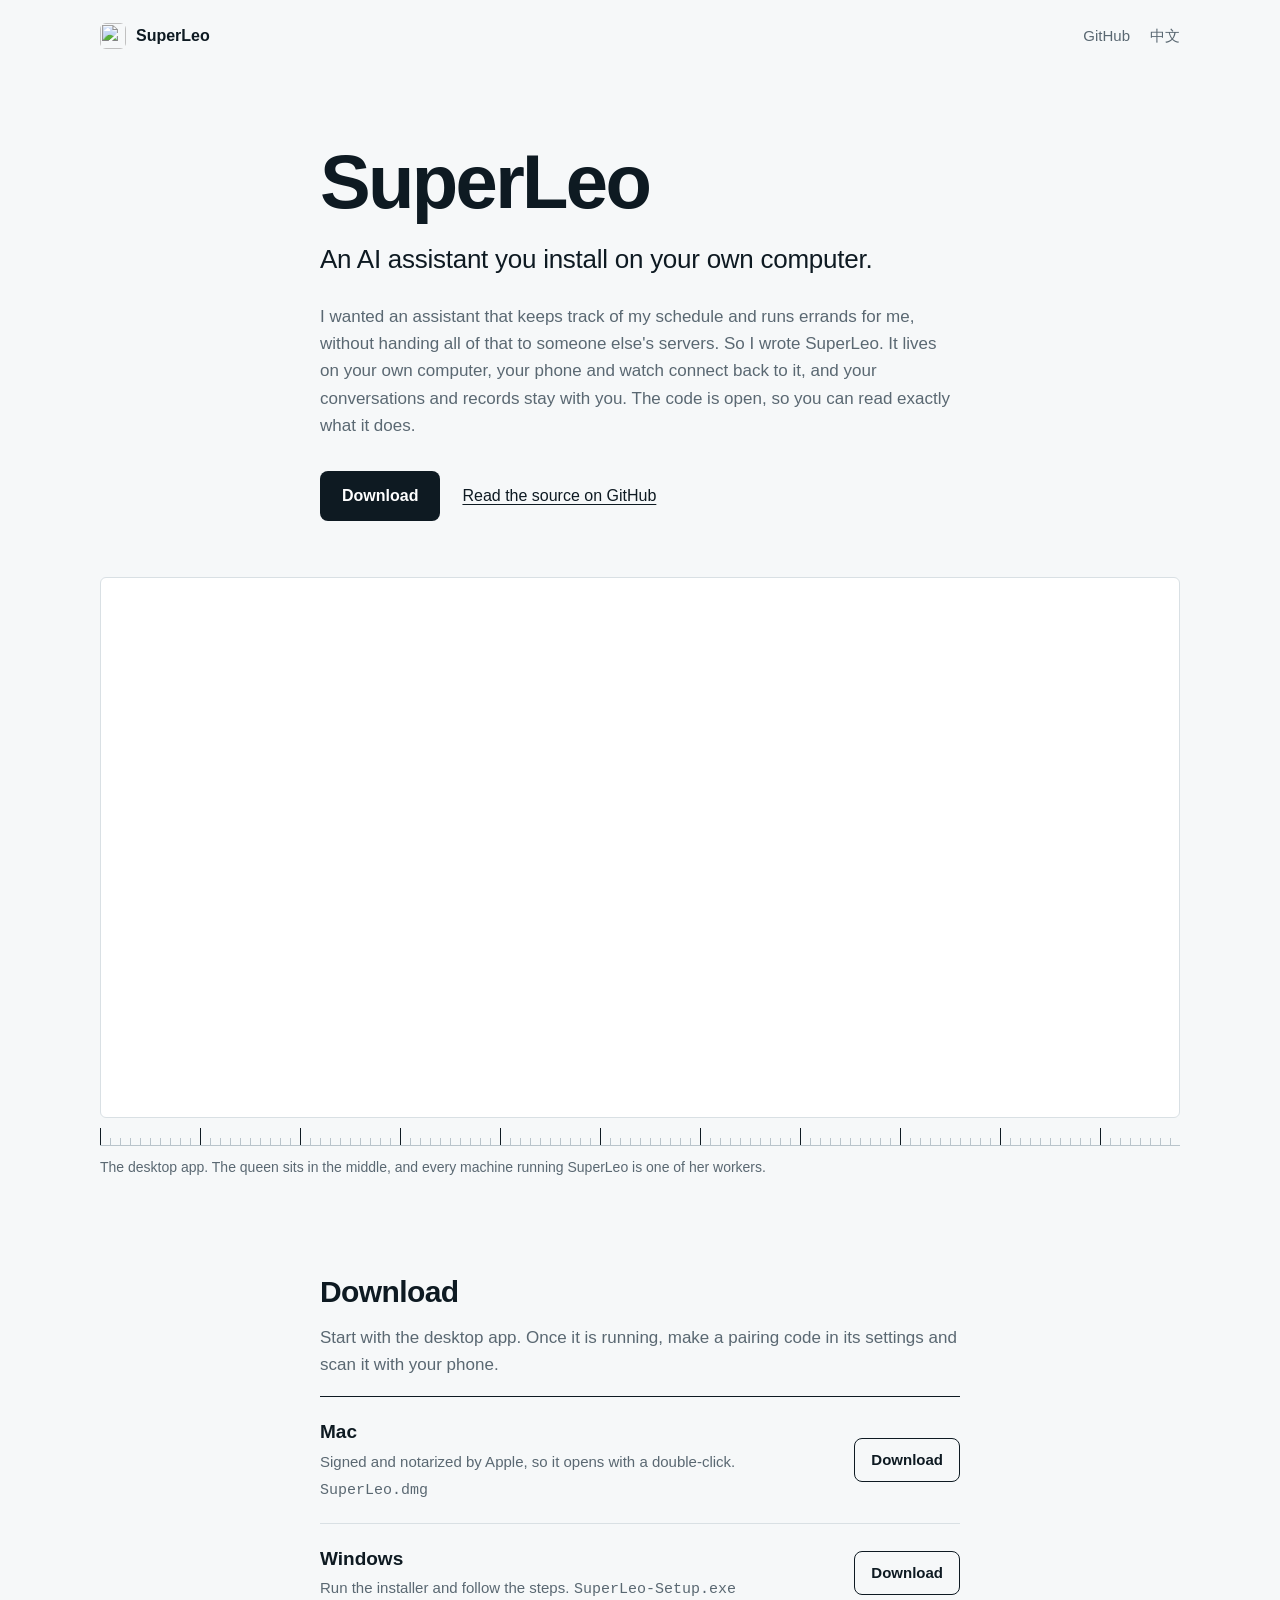
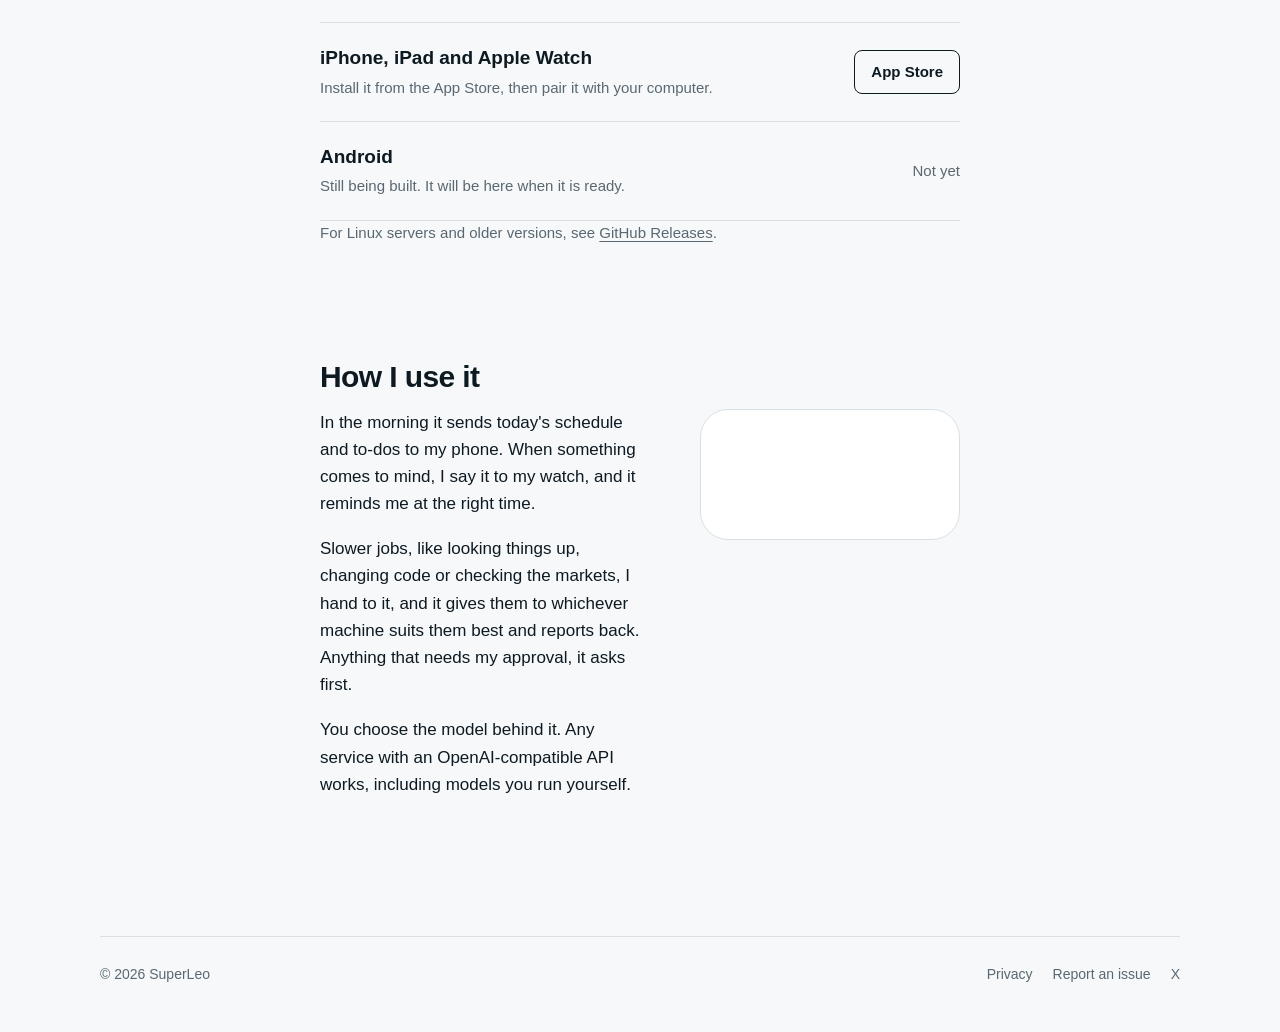
==== docs/site/index.html @ 8fce2ed0 "feat(site): superleo.app counts visits with the self-hosted Plausible" ====
<!doctype html>
<html lang="zh-CN" data-lang="zh">
<head>
<meta charset="utf-8">
<meta name="viewport" content="width=device-width, initial-scale=1, viewport-fit=cover">
<title>SuperLeo</title>
<meta name="description" content="SuperLeo is an AI assistant you install on your own computer. Download it for Mac and Windows, and pair your iPhone or Apple Watch with it.">
<meta property="og:title" content="SuperLeo">
<meta property="og:description" content="An AI assistant you install on your own computer.">
<meta property="og:image" content="https://superleo.app/media/world.jpg">
<link rel="icon" href="/media/favicon.svg" type="image/svg+xml">
<link rel="apple-touch-icon" href="/media/apple-touch-icon.png">
<script>
  (function () {
    var q = new URLSearchParams(location.search).get('lang');
    var l = q || ((navigator.language || '').toLowerCase().indexOf('zh') === 0 ? 'zh' : 'en');
    l = l === 'en' ? 'en' : 'zh';
    document.documentElement.dataset.lang = l;
    document.documentElement.lang = l === 'en' ? 'en' : 'zh-CN';
  })();
</script>
<style>
  @font-face { font-family: Geist; src: url(/fonts/geist.woff2) format("woff2"); font-weight: 100 900; font-display: swap; }
  @font-face { font-family: "Geist Mono"; src: url(/fonts/geist-mono.woff2) format("woff2"); font-weight: 100 900; font-display: swap; }
  :root {
    --ground: #F6F8F9; --paper: #FFFFFF; --ink: #0E1A22; --muted: #5A6872;
    --hair: #D9E0E4; --tick: #B9C4CB; --signal: #1F5BFF;
  }
  * { box-sizing: border-box; }
  html[data-lang="zh"] [lang="en"], html[data-lang="en"] [lang="zh"] { display: none !important; }
  html { scroll-behavior: smooth; }
  @media (prefers-reduced-motion: reduce) { html { scroll-behavior: auto; } }
  body { margin: 0; background: var(--ground); color: var(--ink);
    font: 17px/1.7 Geist, -apple-system, BlinkMacSystemFont, "PingFang SC", "Segoe UI", sans-serif;
    -webkit-font-smoothing: antialiased; }
  html[lang="en"] body { line-height: 1.6; }
  a { color: inherit; text-underline-offset: 3px; text-decoration-thickness: 1px; }
  a:focus-visible, button:focus-visible { outline: 2px solid var(--signal); outline-offset: 3px; border-radius: 4px; }

  .col { max-width: 680px; margin: 0 auto; padding: 0 max(20px, env(safe-area-inset-left)); }
  .wide { max-width: 1120px; margin: 0 auto; padding: 0 max(20px, env(safe-area-inset-left)); }

  header { display: flex; align-items: center; justify-content: space-between; height: 72px; }
  .brand { display: flex; align-items: center; gap: 10px; font-weight: 600; text-decoration: none; font-size: 16px; }
  .brand img { width: 26px; height: 26px; border-radius: 6px; }
  .top { display: flex; align-items: center; gap: 20px; font-size: 15px; color: var(--muted); }
  .top a { text-decoration: none; }
  .top a:hover { color: var(--ink); }
  .lang { font: inherit; color: inherit; background: none; border: 0; padding: 0; cursor: pointer; }
  .lang:hover { color: var(--ink); }

  .intro { padding-top: 72px; padding-bottom: 56px; }
  h1 { font-size: clamp(44px, 8vw, 76px); line-height: 1; letter-spacing: -.035em; font-weight: 600; margin: 0 0 22px; }
  .tagline { font-size: clamp(21px, 3vw, 26px); line-height: 1.35; letter-spacing: -.01em; margin: 0 0 26px; font-weight: 500; }
  .intro p.why { color: var(--muted); margin: 0 0 32px; }
  .actions { display: flex; flex-wrap: wrap; align-items: center; gap: 22px; font-size: 16px; }
  .btn { display: inline-block; background: var(--ink); color: #fff; text-decoration: none; padding: 12px 22px; border-radius: 8px; font-weight: 550; }
  .btn:hover { background: #22323D; }

  /* The one bold thing: the hive itself, measured like an instrument. */
  .scope { position: relative; margin: 0 0 12px; }
  .scope video { display: block; width: 100%; height: auto; border-radius: 6px; border: 1px solid var(--hair); background: var(--paper); }
  .ruler { height: 18px; margin-top: 10px; position: relative;
    background:
      repeating-linear-gradient(90deg, var(--ink) 0 1px, transparent 1px 100px) 0 0 / 100% 18px no-repeat,
      repeating-linear-gradient(90deg, var(--tick) 0 1px, transparent 1px 10px) 0 10px / 100% 8px no-repeat; }
  .ruler::after { content: ""; position: absolute; left: 0; right: 0; top: 17px; border-top: 1px solid var(--tick); }
  .caption { color: var(--muted); font-size: 14px; margin: 10px 0 0; }

  section { padding: 96px 0 0; }
  h2 { font-size: 30px; line-height: 1.2; letter-spacing: -.02em; font-weight: 600; margin: 0 0 14px; }
  section > .col > p { margin: 0 0 18px; }
  .lead { color: var(--muted); margin: 0 0 28px; }

  .dl { list-style: none; margin: 0; padding: 0; border-top: 1px solid var(--ink); }
  .dl li { display: grid; grid-template-columns: 1fr auto; gap: 4px 20px; align-items: center; padding: 20px 0 20px 0; border-bottom: 1px solid var(--hair); position: relative; }
  .dl li.you { padding-left: 16px; }
  .dl li.you::before { content: ""; position: absolute; left: 0; top: 20px; bottom: 20px; width: 2px; background: var(--signal); }
  .dl .what strong { display: block; font-size: 19px; font-weight: 600; }
  .dl .what > span { color: var(--muted); font-size: 15px; }
  .dl .get { text-decoration: none; font-weight: 550; font-size: 15px; padding: 9px 16px; border: 1px solid var(--ink); border-radius: 8px; white-space: nowrap; }
  .dl .get:hover { background: var(--ink); color: #fff; }
  .dl li.you .get { background: var(--signal); border-color: var(--signal); color: #fff; }
  .dl .later { color: var(--muted); font-size: 15px; }
  .file { font-family: "Geist Mono", ui-monospace, Menlo, monospace; font-size: 13px; color: var(--muted); }
  .more { font-size: 15px; color: var(--muted); margin-top: 18px; }

  .uses { display: grid; grid-template-columns: minmax(0, 1fr) 260px; gap: 56px; align-items: start; }
  .uses p { margin: 0 0 18px; }
  .uses video { display: block; width: 100%; height: auto; border-radius: 28px; border: 1px solid var(--hair); background: var(--paper); }
  @media (max-width: 760px) {
    .uses { grid-template-columns: 1fr; gap: 32px; }
    .uses video { max-width: 260px; }
    .dl li { grid-template-columns: 1fr; }
    .dl .get, .dl .later { justify-self: start; margin-top: 8px; }
  }

  footer { margin-top: 120px; border-top: 1px solid var(--hair); padding: 26px 0 48px; font-size: 14px; color: var(--muted); display: flex; flex-wrap: wrap; justify-content: space-between; gap: 10px 24px; }
  footer nav { display: flex; flex-wrap: wrap; gap: 20px; }
  footer a { text-decoration: none; }
  footer a:hover { color: var(--ink); }
</style>
<script defer data-domain="superleo.app" src="https://stats.superleo.cn/js/script.js"></script>
</head>
<body>
<div class="wide">
  <header>
    <a class="brand" href="/"><img src="/media/apple-touch-icon.png" alt=""><span>SuperLeo</span></a>
    <div class="top">
      <a href="https://github.com/superleo-ai/superleo">GitHub</a>
      <button class="lang" type="button" onclick="setLang(document.documentElement.dataset.lang === 'zh' ? 'en' : 'zh')"><span lang="zh">English</span><span lang="en">中文</span></button>
    </div>
  </header>
</div>

<div class="col intro">
  <h1>SuperLeo</h1>
  <p class="tagline">
    <span lang="zh">一个装在自己电脑上的 AI 助手。</span>
    <span lang="en">An AI assistant you install on your own computer.</span>
  </p>
  <p class="why">
    <span lang="zh">我想要一个能记住我的日程、能替我跑腿的助手，但不想把这些交给别人的服务器。所以写了 SuperLeo。它装在你自己的电脑上，手机和手表连回这台电脑，对话和记录都留在你这里。代码是开源的，哪里不放心可以直接去看。</span>
    <span lang="en">I wanted an assistant that keeps track of my schedule and runs errands for me, without handing all of that to someone else's servers. So I wrote SuperLeo. It lives on your own computer, your phone and watch connect back to it, and your conversations and records stay with you. The code is open, so you can read exactly what it does.</span>
  </p>
  <div class="actions">
    <a class="btn" href="#download"><span lang="zh">下载</span><span lang="en">Download</span></a>
    <a href="https://github.com/superleo-ai/superleo"><span lang="zh">在 GitHub 上看源代码</span><span lang="en">Read the source on GitHub</span></a>
  </div>
</div>

<div class="wide">
  <figure class="scope" style="margin:0">
    <video src="/media/world.mp4" poster="/media/world.jpg" autoplay muted loop playsinline width="900" height="570"
      aria-label="SuperLeo desktop app showing the queen and her workers"></video>
    <div class="ruler" aria-hidden="true"></div>
    <figcaption class="caption">
      <span lang="zh">桌面版的主界面。中间是蜂后，每台装了 SuperLeo 的机器都是她手下的一个工人。</span>
      <span lang="en">The desktop app. The queen sits in the middle, and every machine running SuperLeo is one of her workers.</span>
    </figcaption>
  </figure>
</div>

<section id="download">
  <div class="col">
    <h2><span lang="zh">下载</span><span lang="en">Download</span></h2>
    <p class="lead">
      <span lang="zh">先在电脑上装桌面版。装好以后在设置里生成一个配对码，用手机扫一下就连上了。</span>
      <span lang="en">Start with the desktop app. Once it is running, make a pairing code in its settings and scan it with your phone.</span>
    </p>
    <ul class="dl">
      <li data-os="mac">
        <div class="what"><strong>Mac</strong><span lang="zh">已经过 Apple 签名和公证，双击就能打开。</span><span lang="en">Signed and notarized by Apple, so it opens with a double-click.</span> <span class="file">SuperLeo.dmg</span></div>
        <a class="get" href="https://github.com/superleo-ai/superleo/releases/latest/download/SuperLeo.dmg"><span lang="zh">下载</span><span lang="en">Download</span></a>
      </li>
      <li data-os="win">
        <div class="what"><strong>Windows</strong><span lang="zh">运行安装程序，按提示装好即可。</span><span lang="en">Run the installer and follow the steps.</span> <span class="file">SuperLeo-Setup.exe</span></div>
        <a class="get" href="https://github.com/superleo-ai/superleo/releases/latest/download/SuperLeo-Setup.exe"><span lang="zh">下载</span><span lang="en">Download</span></a>
      </li>
      <li data-os="ios">
        <div class="what"><strong><span lang="zh">iPhone、iPad 和 Apple Watch</span><span lang="en">iPhone, iPad and Apple Watch</span></strong><span lang="zh">在 App Store 安装，再和你的电脑配对。</span><span lang="en">Install it from the App Store, then pair it with your computer.</span></div>
        <a class="get" href="https://apps.apple.com/app/id6822576688">App Store</a>
      </li>
      <li data-os="android">
        <div class="what"><strong>Android</strong><span lang="zh">还在做，做好了会放在这里。</span><span lang="en">Still being built. It will be here when it is ready.</span></div>
        <span class="later"><span lang="zh">暂未发布</span><span lang="en">Not yet</span></span>
      </li>
    </ul>
    <p class="more">
      <span lang="zh">想装在 Linux 服务器上，或者要找旧版本，可以去</span><span lang="en">For Linux servers and older versions, see</span>
      <a href="https://github.com/superleo-ai/superleo/releases/latest">GitHub Releases</a><span lang="zh">。</span><span lang="en">.</span>
    </p>
  </div>
</section>

<section>
  <div class="col">
    <h2><span lang="zh">平时怎么用</span><span lang="en">How I use it</span></h2>
    <div class="uses">
      <div>
        <p>
          <span lang="zh">早上它把今天的日程和待办整理好推到手机上。临时想起一件事，对着手表说一句，它会记下来，到时间提醒我。</span>
          <span lang="en">In the morning it sends today's schedule and to-dos to my phone. When something comes to mind, I say it to my watch, and it reminds me at the right time.</span>
        </p>
        <p>
          <span lang="zh">要查资料、改代码、看行情这类花时间的事，我交代给它，它会分给合适的机器去做，做完了告诉我结果。需要我确认的事，它会先问我。</span>
          <span lang="en">Slower jobs, like looking things up, changing code or checking the markets, I hand to it, and it gives them to whichever machine suits them best and reports back. Anything that needs my approval, it asks first.</span>
        </p>
        <p>
          <span lang="zh">背后用哪家的模型由你自己决定，兼容 OpenAI 接口的服务都可以接，也可以接你自己跑的模型。</span>
          <span lang="en">You choose the model behind it. Any service with an OpenAI-compatible API works, including models you run yourself.</span>
        </p>
      </div>
      <video lang="zh" src="/media/iphone.mp4" poster="/media/iphone.jpg" autoplay muted loop playsinline width="360" height="782"
        aria-label="SuperLeo on iPhone"></video>
      <video lang="en" src="/media/iphone-en.mp4" poster="/media/iphone-en.jpg" autoplay muted loop playsinline width="360" height="782"
        aria-label="SuperLeo on iPhone"></video>
    </div>
  </div>
</section>

<div class="wide">
  <footer>
    <span>© 2026 SuperLeo</span>
    <nav>
      <a href="/privacy/"><span lang="zh">隐私政策</span><span lang="en">Privacy</span></a>
      <a href="https://github.com/superleo-ai/superleo/issues"><span lang="zh">问题反馈</span><span lang="en">Report an issue</span></a>
      <a href="https://x.com/superleo_ai">X</a>
    </nav>
  </footer>
</div>

<script>
  function setLang(l) {
    document.documentElement.dataset.lang = l;
    document.documentElement.lang = l === 'en' ? 'en' : 'zh-CN';
    var u = new URL(location.href); u.searchParams.set('lang', l); history.replaceState(null, '', u);
    document.querySelectorAll('.uses video').forEach(function (v) { if (v.lang === l) { var p = v.play(); if (p && p.catch) p.catch(function () {}); } });
  }
  document.querySelectorAll('.uses video').forEach(function (v) { if (v.lang === document.documentElement.dataset.lang) { var p = v.play(); if (p && p.catch) p.catch(function () {}); } });
  // Mark the visitor's own platform in the download list.
  (function () {
    var ua = navigator.userAgent, os =
      /iPhone|iPad|iPod/.test(ua) || (/Macintosh/.test(ua) && navigator.maxTouchPoints > 1) ? 'ios' :
      /Android/.test(ua) ? 'android' : /Mac/.test(ua) ? 'mac' : /Windows/.test(ua) ? 'win' : '';
    var li = os && document.querySelector('.dl li[data-os="' + os + '"]');
    if (li && li.querySelector('.get')) li.classList.add('you');
  })();
</script>
</body>
</html>
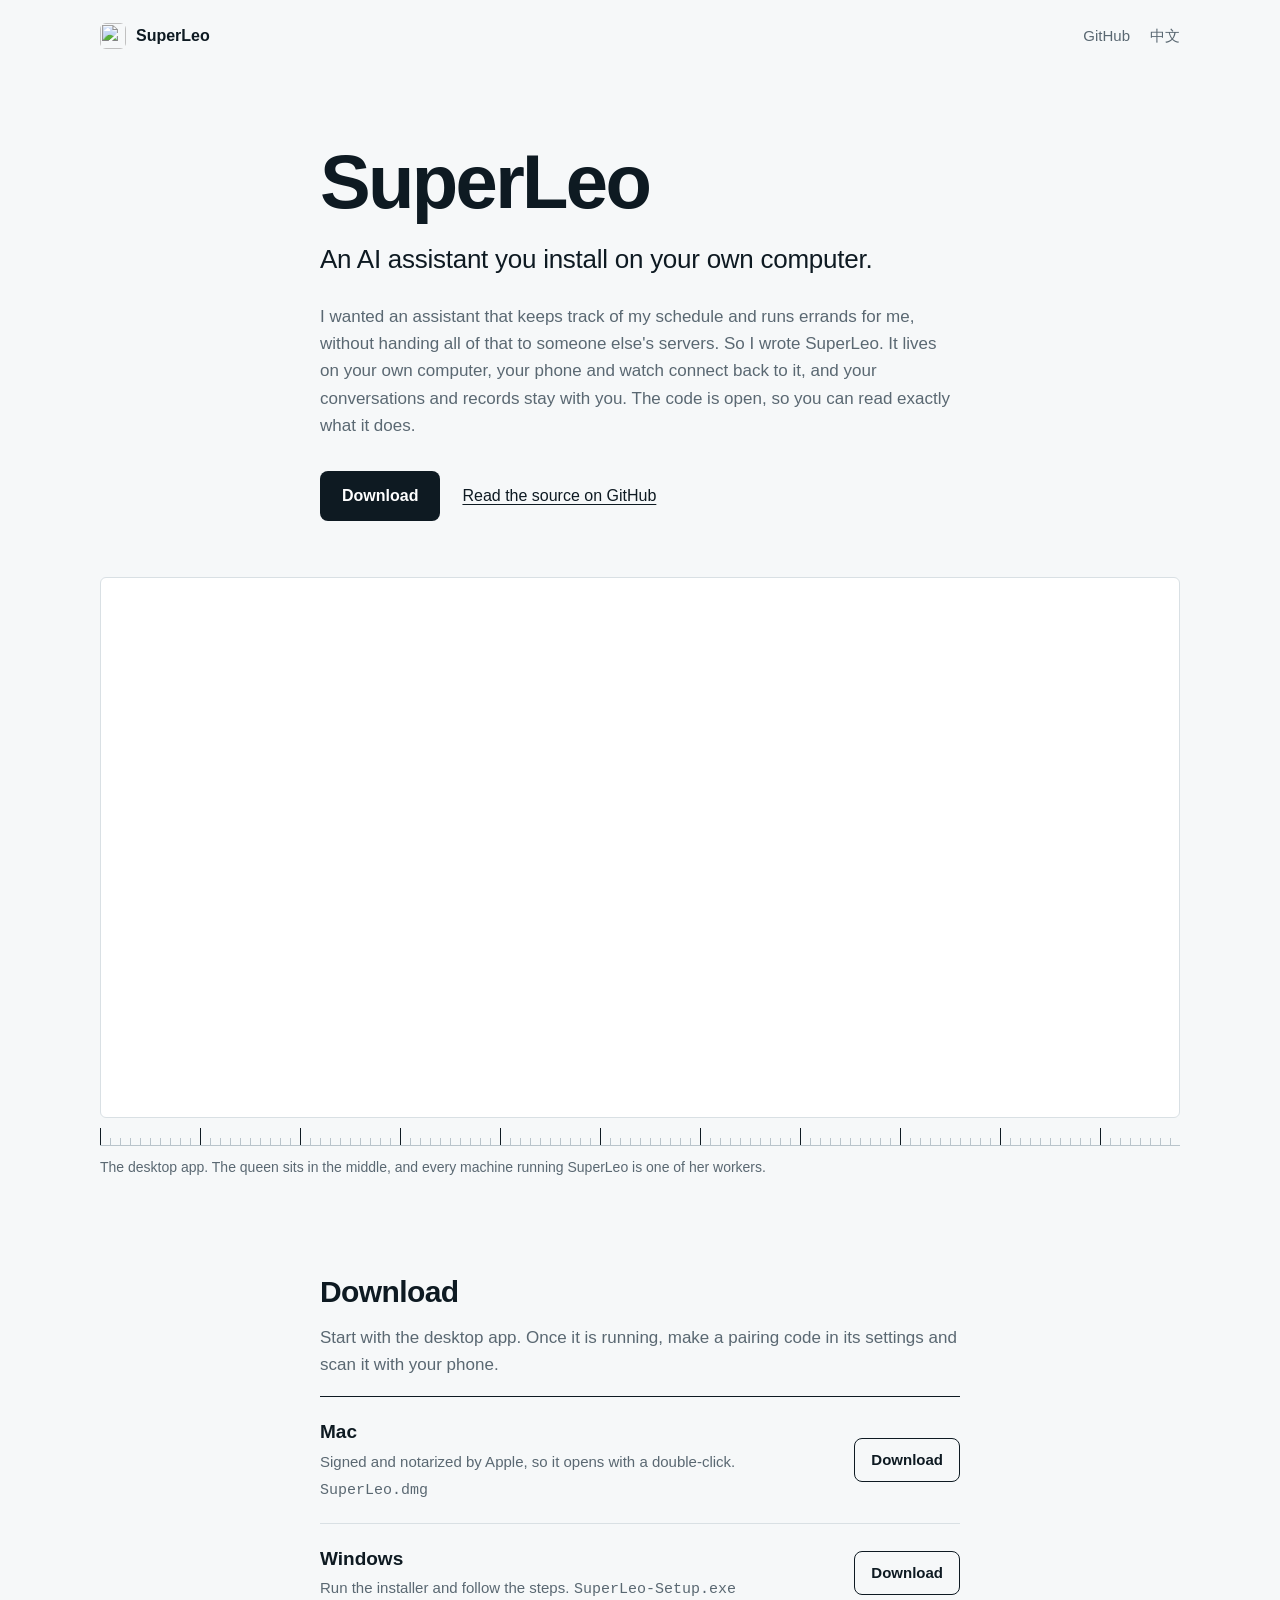
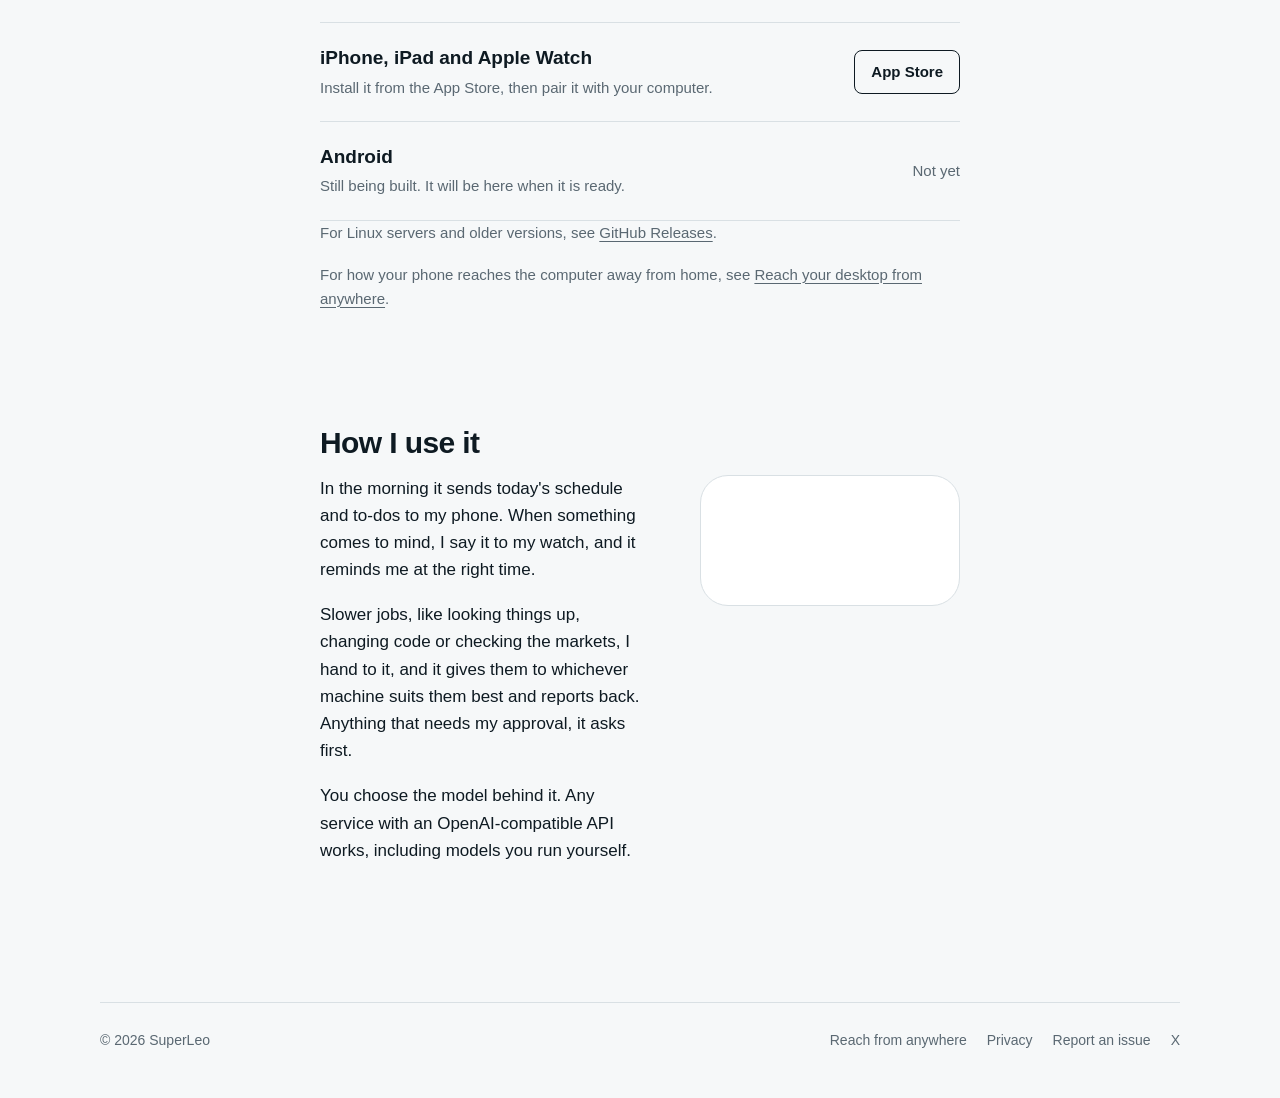
==== commit 73fb7916: "docs(site): a page on how the phone reaches the desktop from anywhere, linked from the main page" ====
--- a/docs/site/index.html
+++ b/docs/site/index.html
@@ -7,7 +7,16 @@
 <meta name="description" content="SuperLeo is an AI assistant you install on your own computer. Download it for Mac and Windows, and pair your iPhone or Apple Watch with it.">
 <meta property="og:title" content="SuperLeo">
 <meta property="og:description" content="An AI assistant you install on your own computer.">
-<meta property="og:image" content="https://superleo.app/media/world.jpg">
+<meta property="og:type" content="website">
+<meta property="og:url" content="https://superleo.app/">
+<meta property="og:image" content="https://superleo.app/media/og.png">
+<meta property="og:image:width" content="1200">
+<meta property="og:image:height" content="630">
+<meta property="og:image:alt" content="SuperLeo, an AI assistant you install on your own computer, next to its 3D view of the hive.">
+<meta name="twitter:card" content="summary_large_image">
+<meta name="twitter:title" content="SuperLeo">
+<meta name="twitter:description" content="An AI assistant you install on your own computer.">
+<meta name="twitter:image" content="https://superleo.app/media/og.png">
 <link rel="icon" href="/media/favicon.svg" type="image/svg+xml">
 <link rel="apple-touch-icon" href="/media/apple-touch-icon.png">
 <script>
@@ -170,6 +179,10 @@
       <span lang="zh">想装在 Linux 服务器上，或者要找旧版本，可以去</span><span lang="en">For Linux servers and older versions, see</span>
       <a href="https://github.com/superleo-ai/superleo/releases/latest">GitHub Releases</a><span lang="zh">。</span><span lang="en">.</span>
     </p>
+    <p class="more">
+      <span lang="zh">手机不在家里的 Wi-Fi 上时怎么连回电脑，见</span><span lang="en">For how your phone reaches the computer away from home, see</span>
+      <a href="/reach/"><span lang="zh">在外面也能连</span><span lang="en">Reach your desktop from anywhere</span></a><span lang="zh">。</span><span lang="en">.</span>
+    </p>
   </div>
 </section>
 
@@ -203,6 +216,7 @@
   <footer>
     <span>© 2026 SuperLeo</span>
     <nav>
+      <a href="/reach/"><span lang="zh">在外面也能连</span><span lang="en">Reach from anywhere</span></a>
       <a href="/privacy/"><span lang="zh">隐私政策</span><span lang="en">Privacy</span></a>
       <a href="https://github.com/superleo-ai/superleo/issues"><span lang="zh">问题反馈</span><span lang="en">Report an issue</span></a>
       <a href="https://x.com/superleo_ai">X</a>
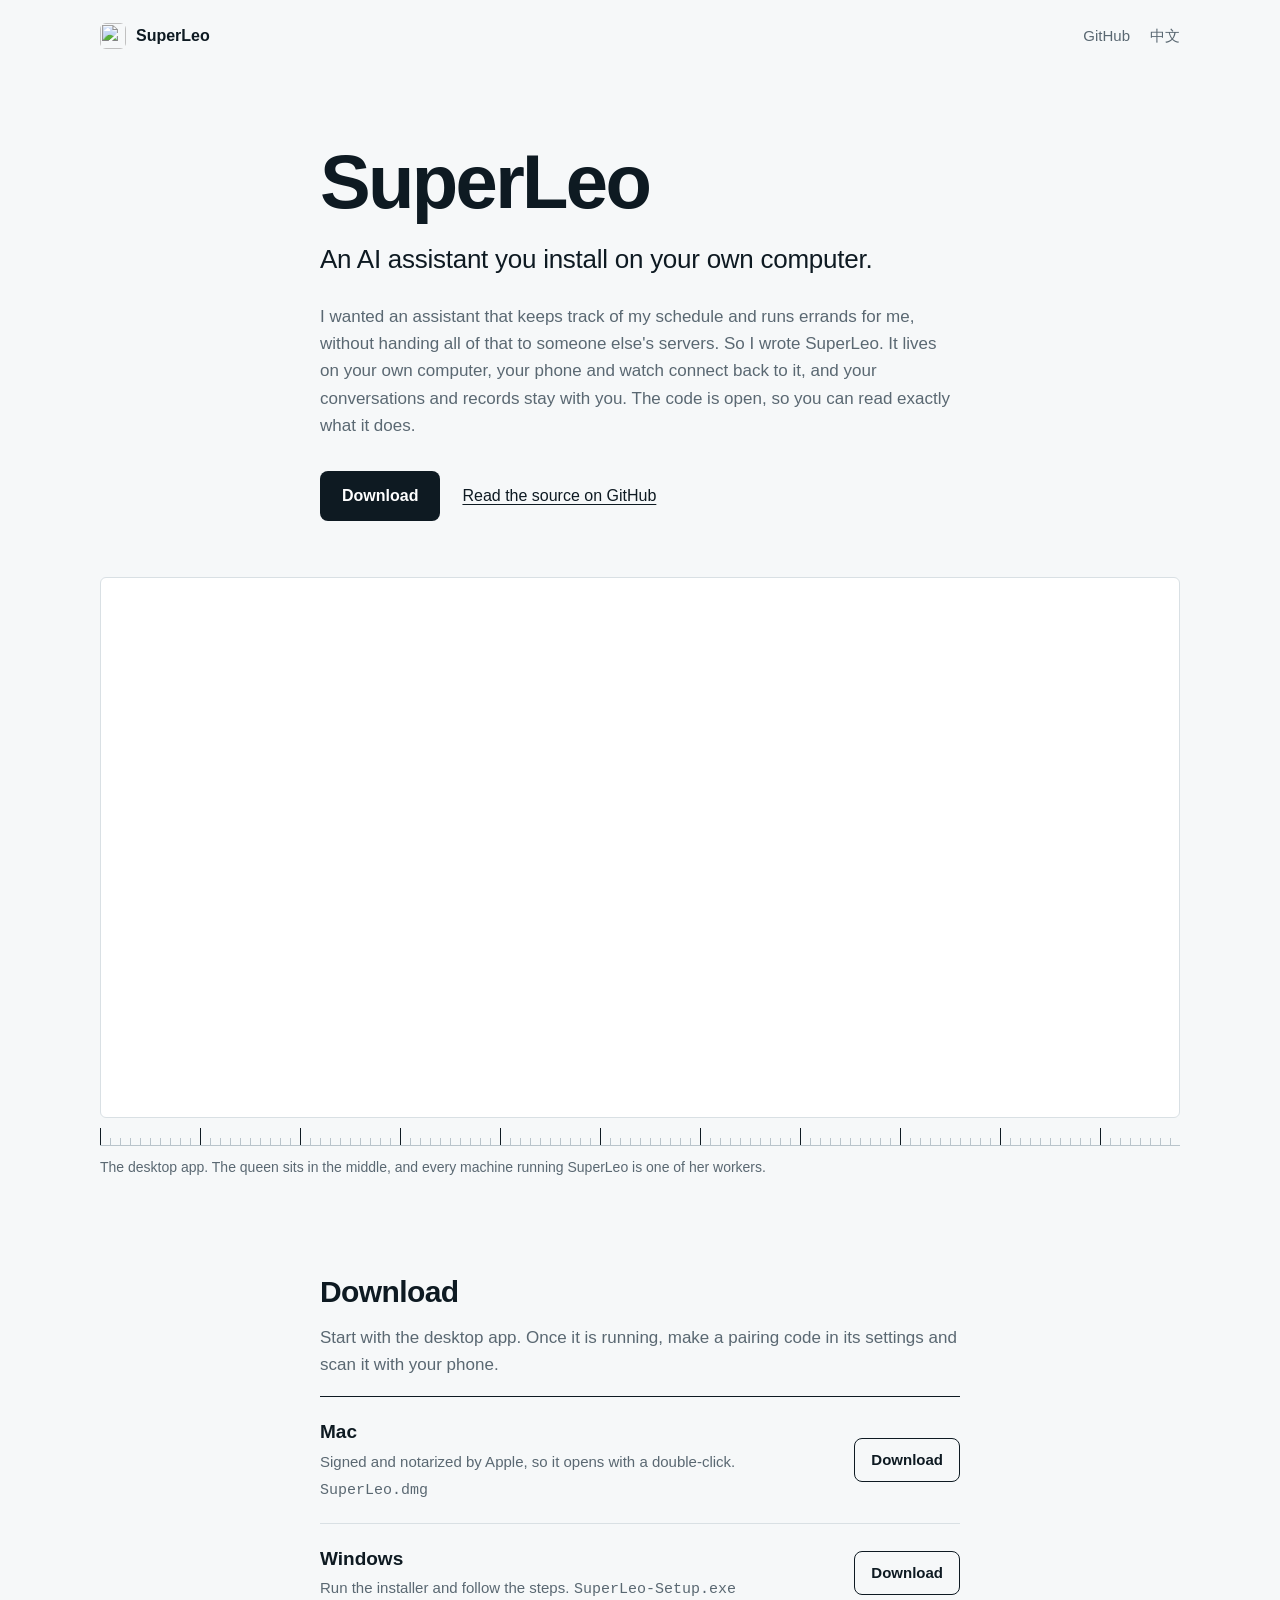
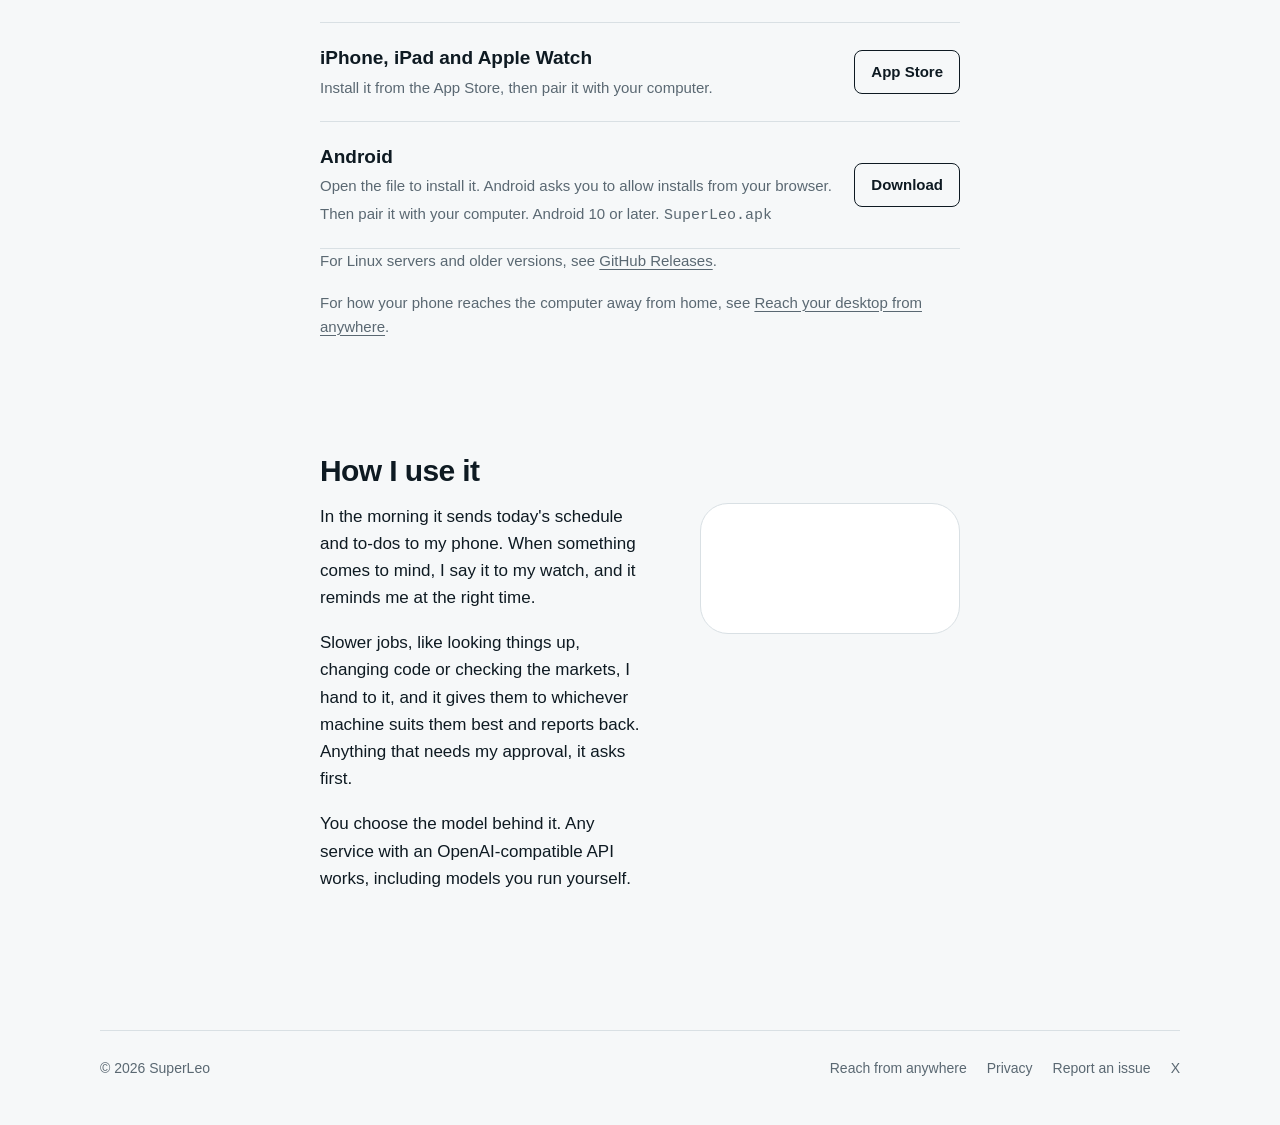
==== commit 64dfed37: "docs(site): Android download" ====
--- a/docs/site/index.html
+++ b/docs/site/index.html
@@ -5,7 +5,7 @@
 <meta name="viewport" content="width=device-width, initial-scale=1, viewport-fit=cover">
 <title>SuperLeo</title>
 <meta name="description" content="SuperLeo is an AI assistant you install on your own computer. Download it for Mac and Windows, and pair your iPhone or Apple Watch with it.">
-<meta property="og:title" content="SuperLeo">
+<meta property="og:title" content="SuperLeo | An AI assistant you install on your own computer">
 <meta property="og:description" content="An AI assistant you install on your own computer.">
 <meta property="og:type" content="website">
 <meta property="og:url" content="https://superleo.app/">
@@ -14,7 +14,7 @@
 <meta property="og:image:height" content="630">
 <meta property="og:image:alt" content="SuperLeo, an AI assistant you install on your own computer, next to its 3D view of the hive.">
 <meta name="twitter:card" content="summary_large_image">
-<meta name="twitter:title" content="SuperLeo">
+<meta name="twitter:title" content="SuperLeo | An AI assistant you install on your own computer">
 <meta name="twitter:description" content="An AI assistant you install on your own computer.">
 <meta name="twitter:image" content="https://superleo.app/media/og.png">
 <link rel="icon" href="/media/favicon.svg" type="image/svg+xml">
@@ -171,8 +171,8 @@
         <a class="get" href="https://apps.apple.com/app/id6822576688">App Store</a>
       </li>
       <li data-os="android">
-        <div class="what"><strong>Android</strong><span lang="zh">还在做，做好了会放在这里。</span><span lang="en">Still being built. It will be here when it is ready.</span></div>
-        <span class="later"><span lang="zh">暂未发布</span><span lang="en">Not yet</span></span>
+        <div class="what"><strong>Android</strong><span lang="zh">下载后打开安装，需要允许安装来自浏览器的应用。再和你的电脑配对。Android 10 及以上。</span><span lang="en">Open the file to install it. Android asks you to allow installs from your browser. Then pair it with your computer. Android 10 or later.</span> <span class="file">SuperLeo.apk</span></div>
+        <a class="get" href="https://github.com/superleo-ai/superleo/releases/latest/download/SuperLeo.apk"><span lang="zh">下载</span><span lang="en">Download</span></a>
       </li>
     </ul>
     <p class="more">
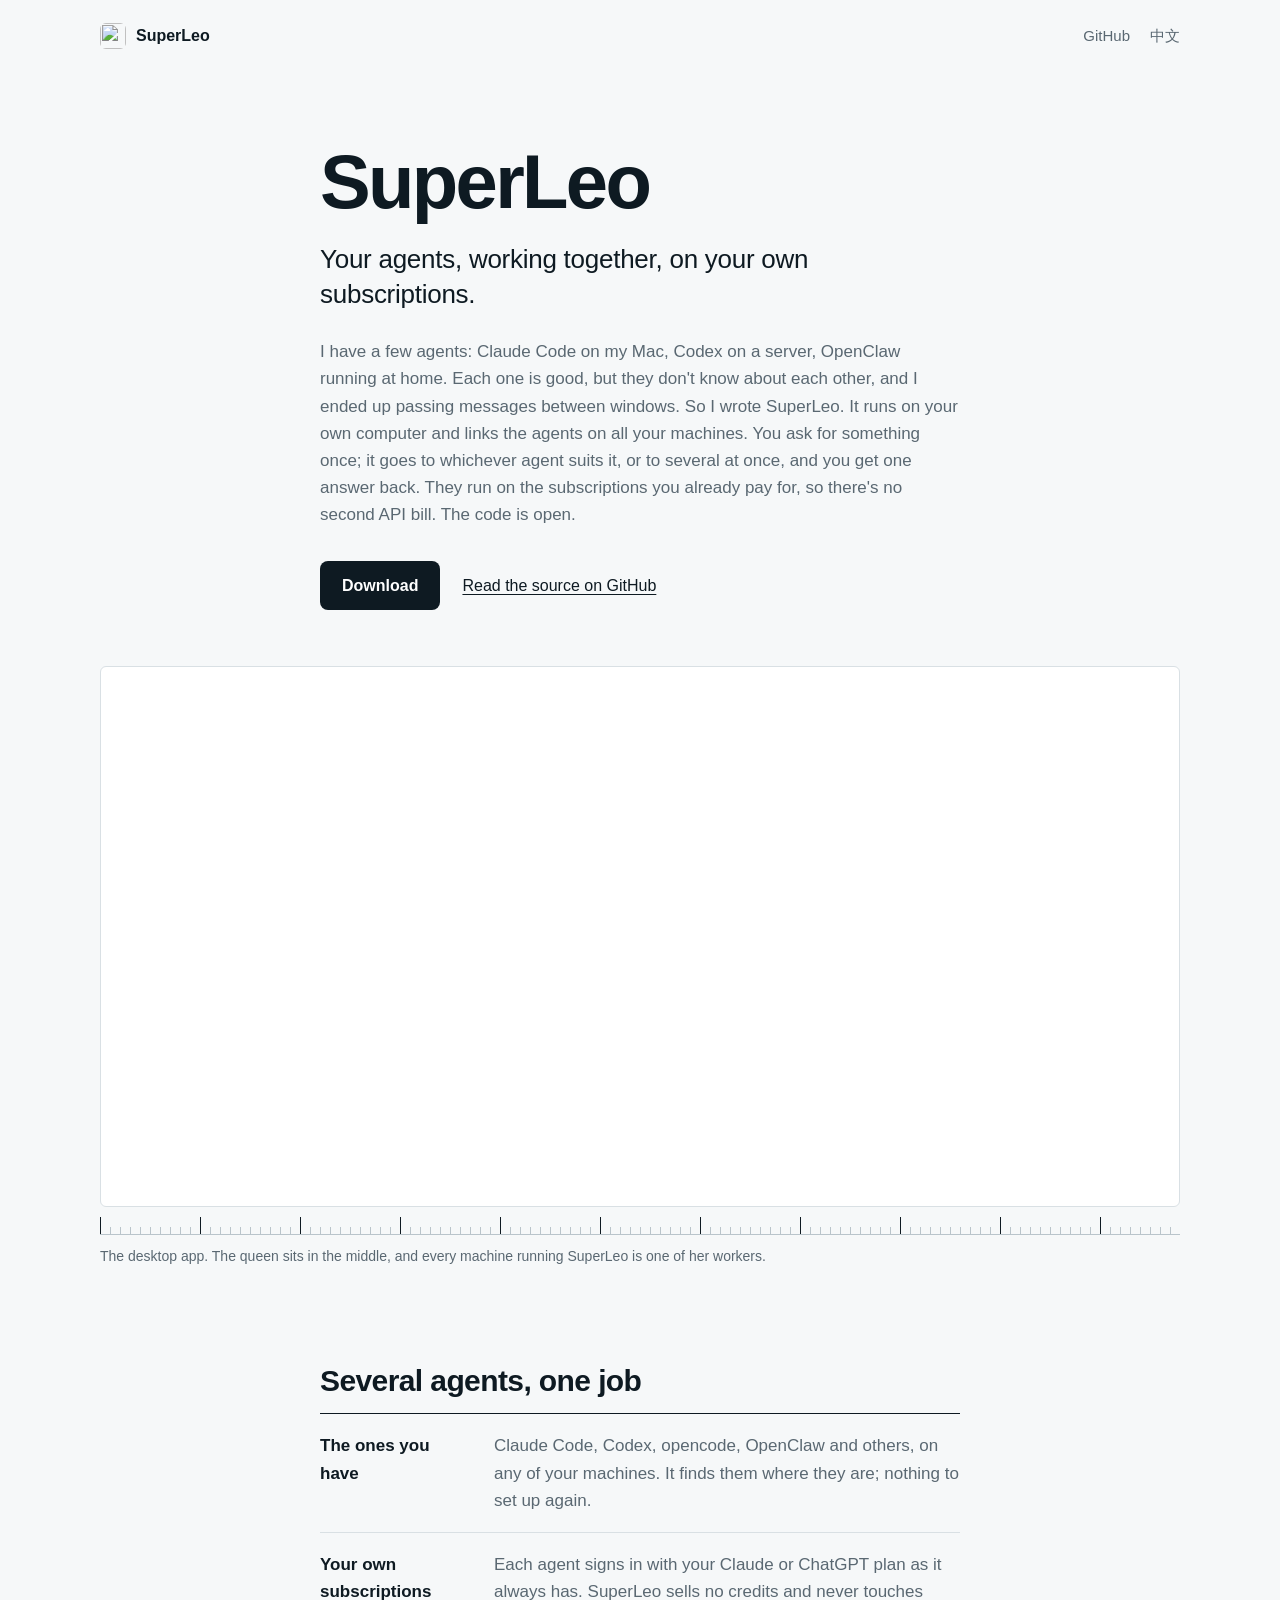
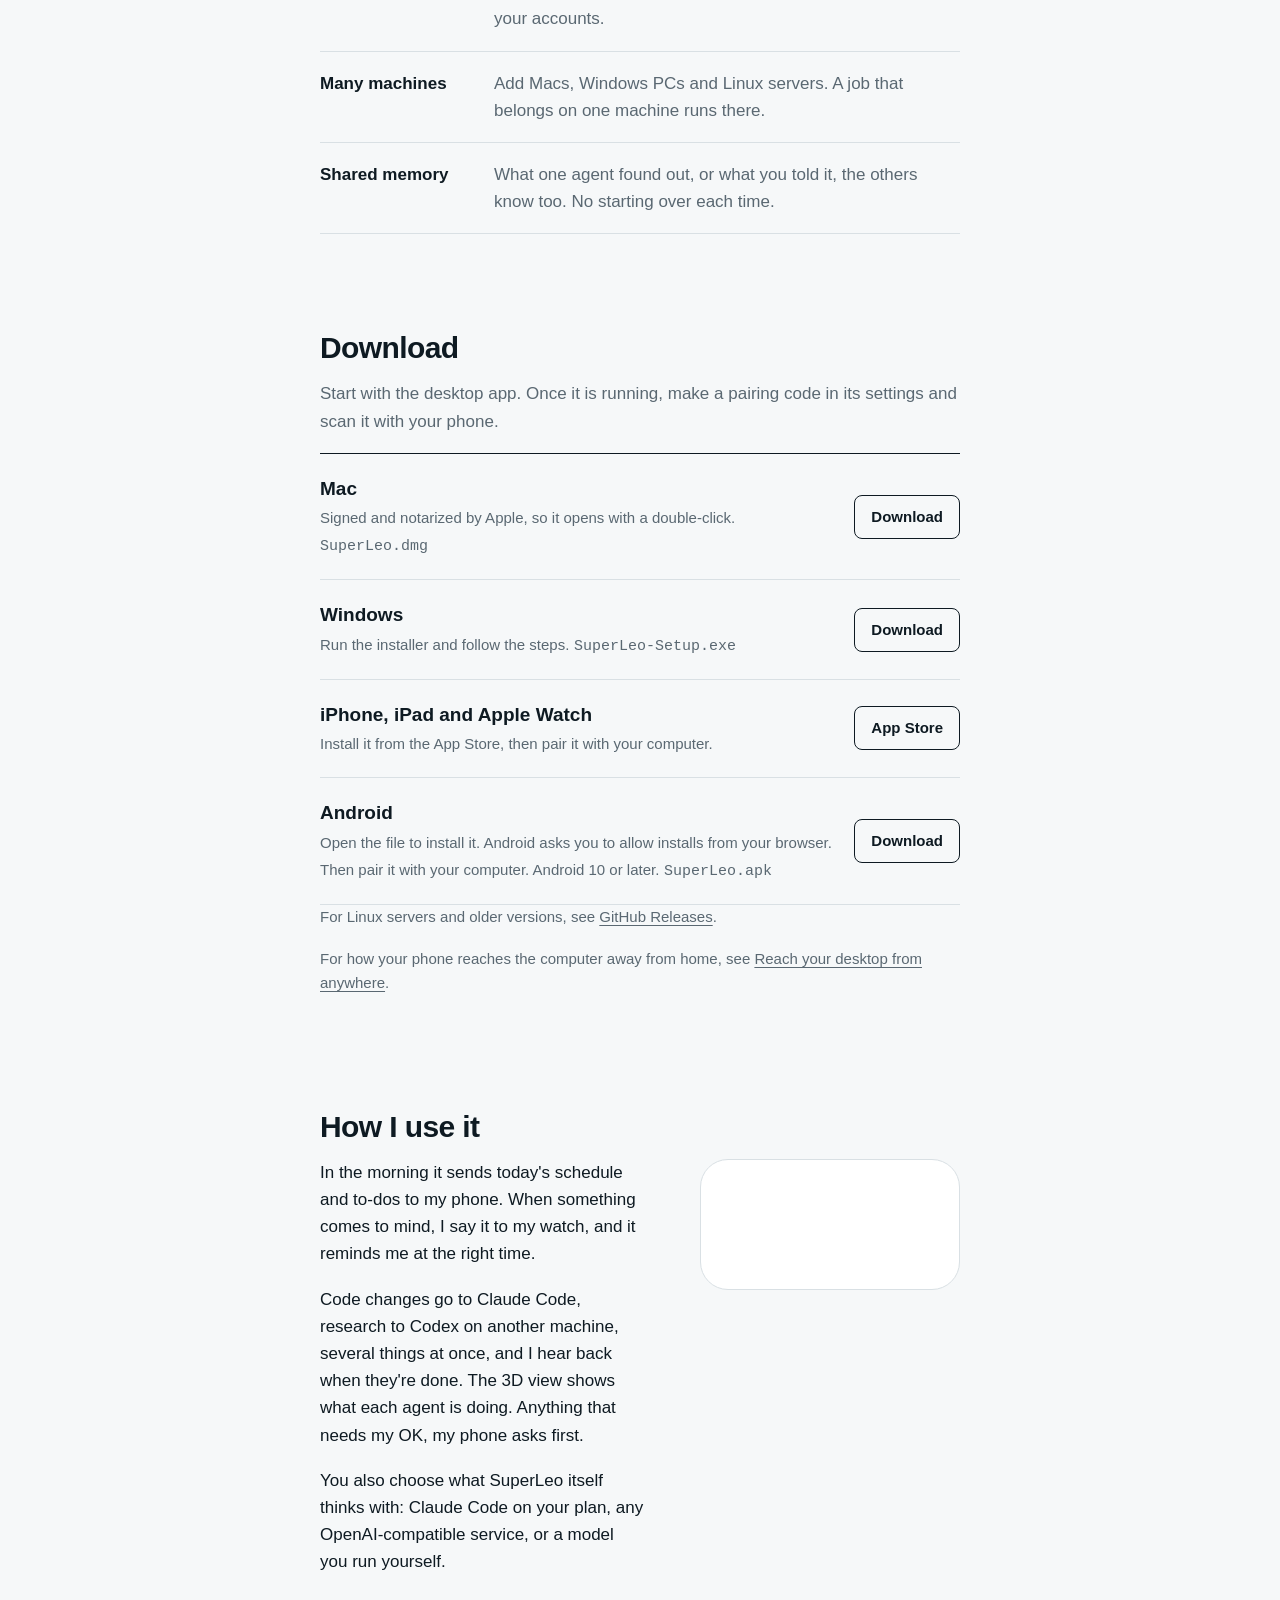
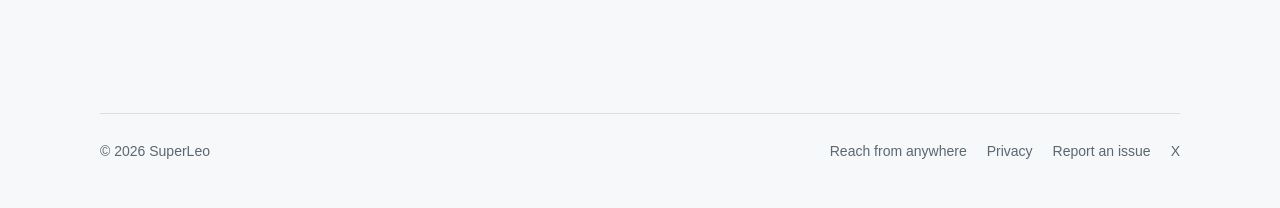
==== commit 81fe2fdc: "docs(site): lead with agents working together on your own subscriptions" ====
--- a/docs/site/index.html
+++ b/docs/site/index.html
@@ -4,9 +4,9 @@
 <meta charset="utf-8">
 <meta name="viewport" content="width=device-width, initial-scale=1, viewport-fit=cover">
 <title>SuperLeo</title>
-<meta name="description" content="SuperLeo is an AI assistant you install on your own computer. Download it for Mac and Windows, and pair your iPhone or Apple Watch with it.">
-<meta property="og:title" content="SuperLeo | An AI assistant you install on your own computer">
-<meta property="og:description" content="An AI assistant you install on your own computer.">
+<meta name="description" content="SuperLeo gets the agents you already use, like Claude Code, Codex and OpenClaw, working together across your machines, on your own subscriptions. Download it for Mac and Windows, and pair your phone with it.">
+<meta property="og:title" content="SuperLeo | Your agents, working together">
+<meta property="og:description" content="Claude Code, Codex, OpenClaw and more, working together across your machines, on your own subscriptions.">
 <meta property="og:type" content="website">
 <meta property="og:url" content="https://superleo.app/">
 <meta property="og:image" content="https://superleo.app/media/og.png">
@@ -108,6 +108,11 @@
   footer nav { display: flex; flex-wrap: wrap; gap: 20px; }
   footer a { text-decoration: none; }
   footer a:hover { color: var(--ink); }
+  .ways { list-style: none; margin: 0; padding: 0; border-top: 1px solid var(--ink); }
+  .ways li { display: grid; grid-template-columns: 150px minmax(0, 1fr); gap: 4px 24px; padding: 18px 0; border-bottom: 1px solid var(--hair); }
+  .ways .k { font-weight: 600; }
+  .ways .v { color: var(--muted); }
+  @media (max-width: 600px) { .ways li { grid-template-columns: 1fr; } }
 </style>
 <script defer data-domain="superleo.app" src="https://stats.superleo.cn/js/script.js"></script>
 </head>
@@ -125,12 +130,12 @@
 <div class="col intro">
   <h1>SuperLeo</h1>
   <p class="tagline">
-    <span lang="zh">一个装在自己电脑上的 AI 助手。</span>
-    <span lang="en">An AI assistant you install on your own computer.</span>
+    <span lang="zh">让你手上的几个 Agent 一起干活，用你自己的订阅。</span>
+    <span lang="en">Your agents, working together, on your own subscriptions.</span>
   </p>
   <p class="why">
-    <span lang="zh">我想要一个能记住我的日程、能替我跑腿的助手，但不想把这些交给别人的服务器。所以写了 SuperLeo。它装在你自己的电脑上，手机和手表连回这台电脑，对话和记录都留在你这里。代码是开源的，哪里不放心可以直接去看。</span>
-    <span lang="en">I wanted an assistant that keeps track of my schedule and runs errands for me, without handing all of that to someone else's servers. So I wrote SuperLeo. It lives on your own computer, your phone and watch connect back to it, and your conversations and records stay with you. The code is open, so you can read exactly what it does.</span>
+    <span lang="zh">我手上有好几个 Agent：Mac 上的 Claude Code，服务器上的 Codex，家里跑着的 OpenClaw。每个都好用，但它们互相不认识，我只能在几个窗口之间来回传话。所以写了 SuperLeo。它装在你自己的电脑上，把各台机器上的 Agent 连起来：你说一件事，它交给最合适的那个去做，需要的话分给几个一起做，最后把结果合成一个回答给你。它们用的都是你已经付过钱的订阅，不用另买一份 API。代码是开源的。</span>
+    <span lang="en">I have a few agents: Claude Code on my Mac, Codex on a server, OpenClaw running at home. Each one is good, but they don't know about each other, and I ended up passing messages between windows. So I wrote SuperLeo. It runs on your own computer and links the agents on all your machines. You ask for something once; it goes to whichever agent suits it, or to several at once, and you get one answer back. They run on the subscriptions you already pay for, so there's no second API bill. The code is open.</span>
   </p>
   <div class="actions">
     <a class="btn" href="#download"><span lang="zh">下载</span><span lang="en">Download</span></a>
@@ -140,7 +145,7 @@
 
 <div class="wide">
   <figure class="scope" style="margin:0">
-    <video src="/media/world.mp4" poster="/media/world.jpg" autoplay muted loop playsinline width="900" height="570"
+    <video src="/media/world.mp4?v=20261116" poster="/media/world.jpg?v=20261116" autoplay muted loop playsinline width="900" height="570"
       aria-label="SuperLeo desktop app showing the queen and her workers"></video>
     <div class="ruler" aria-hidden="true"></div>
     <figcaption class="caption">
@@ -150,6 +155,29 @@
   </figure>
 </div>
 
+<section>
+  <div class="col">
+    <h2><span lang="zh">几个 Agent，一起干活</span><span lang="en">Several agents, one job</span></h2>
+    <ul class="ways">
+      <li>
+        <span class="k"><span lang="zh">你已经有的</span><span lang="en">The ones you have</span></span>
+        <span class="v"><span lang="zh">Claude Code、Codex、opencode、OpenClaw 等，装在哪台机器上都行。它在每台机器上找到它们，不用重新配置。</span><span lang="en">Claude Code, Codex, opencode, OpenClaw and others, on any of your machines. It finds them where they are; nothing to set up again.</span></span>
+      </li>
+      <li>
+        <span class="k"><span lang="zh">你自己的订阅</span><span lang="en">Your own subscriptions</span></span>
+        <span class="v"><span lang="zh">每个 Agent 照常用你的 Claude、ChatGPT 订阅登录。SuperLeo 不卖额度，也不经手你的账号。</span><span lang="en">Each agent signs in with your Claude or ChatGPT plan as it always has. SuperLeo sells no credits and never touches your accounts.</span></span>
+      </li>
+      <li>
+        <span class="k"><span lang="zh">多台机器</span><span lang="en">Many machines</span></span>
+        <span class="v"><span lang="zh">Mac、Windows、Linux 服务器都能加进来。要在那台机器上做的事，就在那台机器上做。</span><span lang="en">Add Macs, Windows PCs and Linux servers. A job that belongs on one machine runs there.</span></span>
+      </li>
+      <li>
+        <span class="k"><span lang="zh">共享记忆</span><span lang="en">Shared memory</span></span>
+        <span class="v"><span lang="zh">一个 Agent 查到的、你交代过的，别的 Agent 也知道，不用每次从头讲。</span><span lang="en">What one agent found out, or what you told it, the others know too. No starting over each time.</span></span>
+      </li>
+    </ul>
+  </div>
+</section>
 <section id="download">
   <div class="col">
     <h2><span lang="zh">下载</span><span lang="en">Download</span></h2>
@@ -196,17 +224,15 @@
           <span lang="en">In the morning it sends today's schedule and to-dos to my phone. When something comes to mind, I say it to my watch, and it reminds me at the right time.</span>
         </p>
         <p>
-          <span lang="zh">要查资料、改代码、看行情这类花时间的事，我交代给它，它会分给合适的机器去做，做完了告诉我结果。需要我确认的事，它会先问我。</span>
-          <span lang="en">Slower jobs, like looking things up, changing code or checking the markets, I hand to it, and it gives them to whichever machine suits them best and reports back. Anything that needs my approval, it asks first.</span>
+          <span lang="zh">改代码交给 Claude Code，查资料交给另一台机器上的 Codex，几件事同时跑，做完了告诉我结果。在 3D 视图里能看到每个 Agent 正在做什么。需要我确认的事，手机上会先问我。</span>
+          <span lang="en">Code changes go to Claude Code, research to Codex on another machine, several things at once, and I hear back when they're done. The 3D view shows what each agent is doing. Anything that needs my OK, my phone asks first.</span>
         </p>
         <p>
-          <span lang="zh">背后用哪家的模型由你自己决定，兼容 OpenAI 接口的服务都可以接，也可以接你自己跑的模型。</span>
-          <span lang="en">You choose the model behind it. Any service with an OpenAI-compatible API works, including models you run yourself.</span>
+          <span lang="zh">SuperLeo 自己的模型也由你决定：可以直接用 Claude Code 当大脑，也可以接任何兼容 OpenAI 接口的服务，或你自己跑的模型。</span>
+          <span lang="en">You also choose what SuperLeo itself thinks with: Claude Code on your plan, any OpenAI-compatible service, or a model you run yourself.</span>
         </p>
       </div>
-      <video lang="zh" src="/media/iphone.mp4" poster="/media/iphone.jpg" autoplay muted loop playsinline width="360" height="782"
-        aria-label="SuperLeo on iPhone"></video>
-      <video lang="en" src="/media/iphone-en.mp4" poster="/media/iphone-en.jpg" autoplay muted loop playsinline width="360" height="782"
+      <video src="/media/iphone-en.mp4" poster="/media/iphone-en.jpg" autoplay muted loop playsinline width="360" height="782"
         aria-label="SuperLeo on iPhone"></video>
     </div>
   </div>
